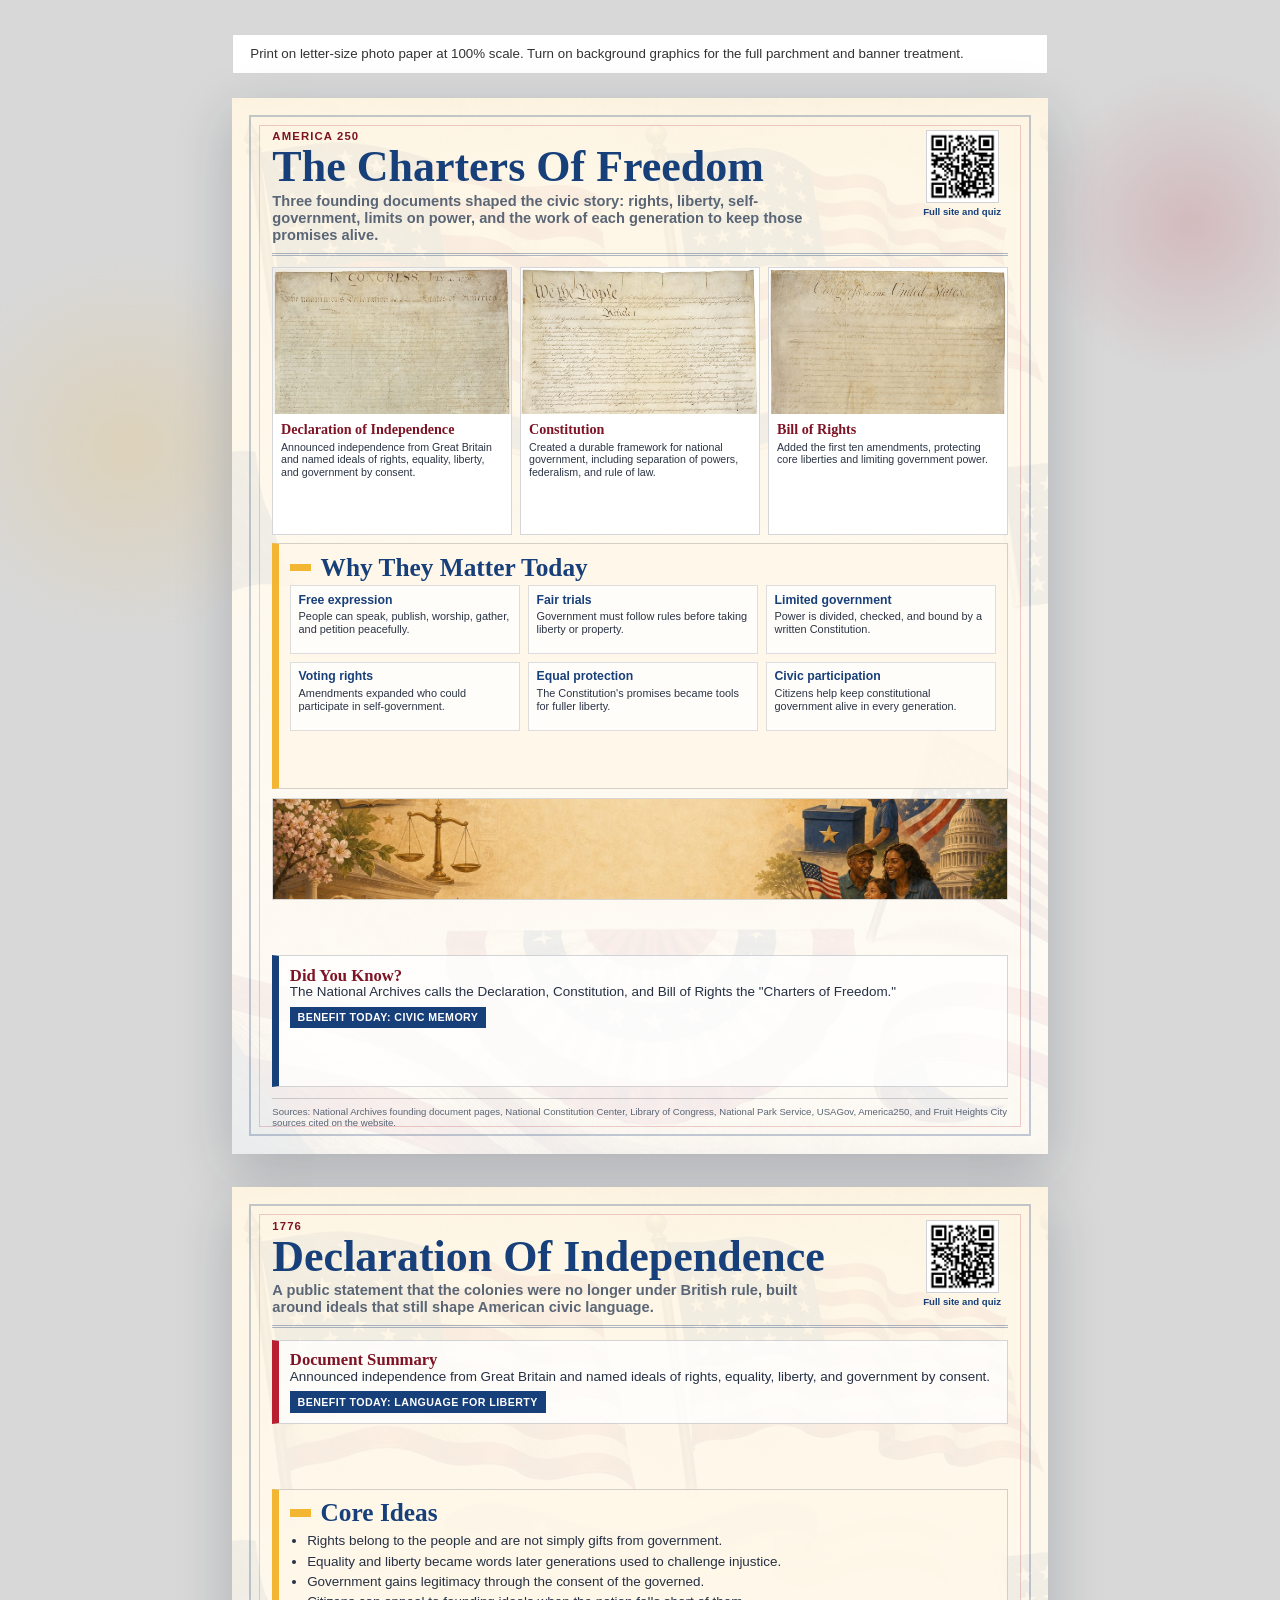
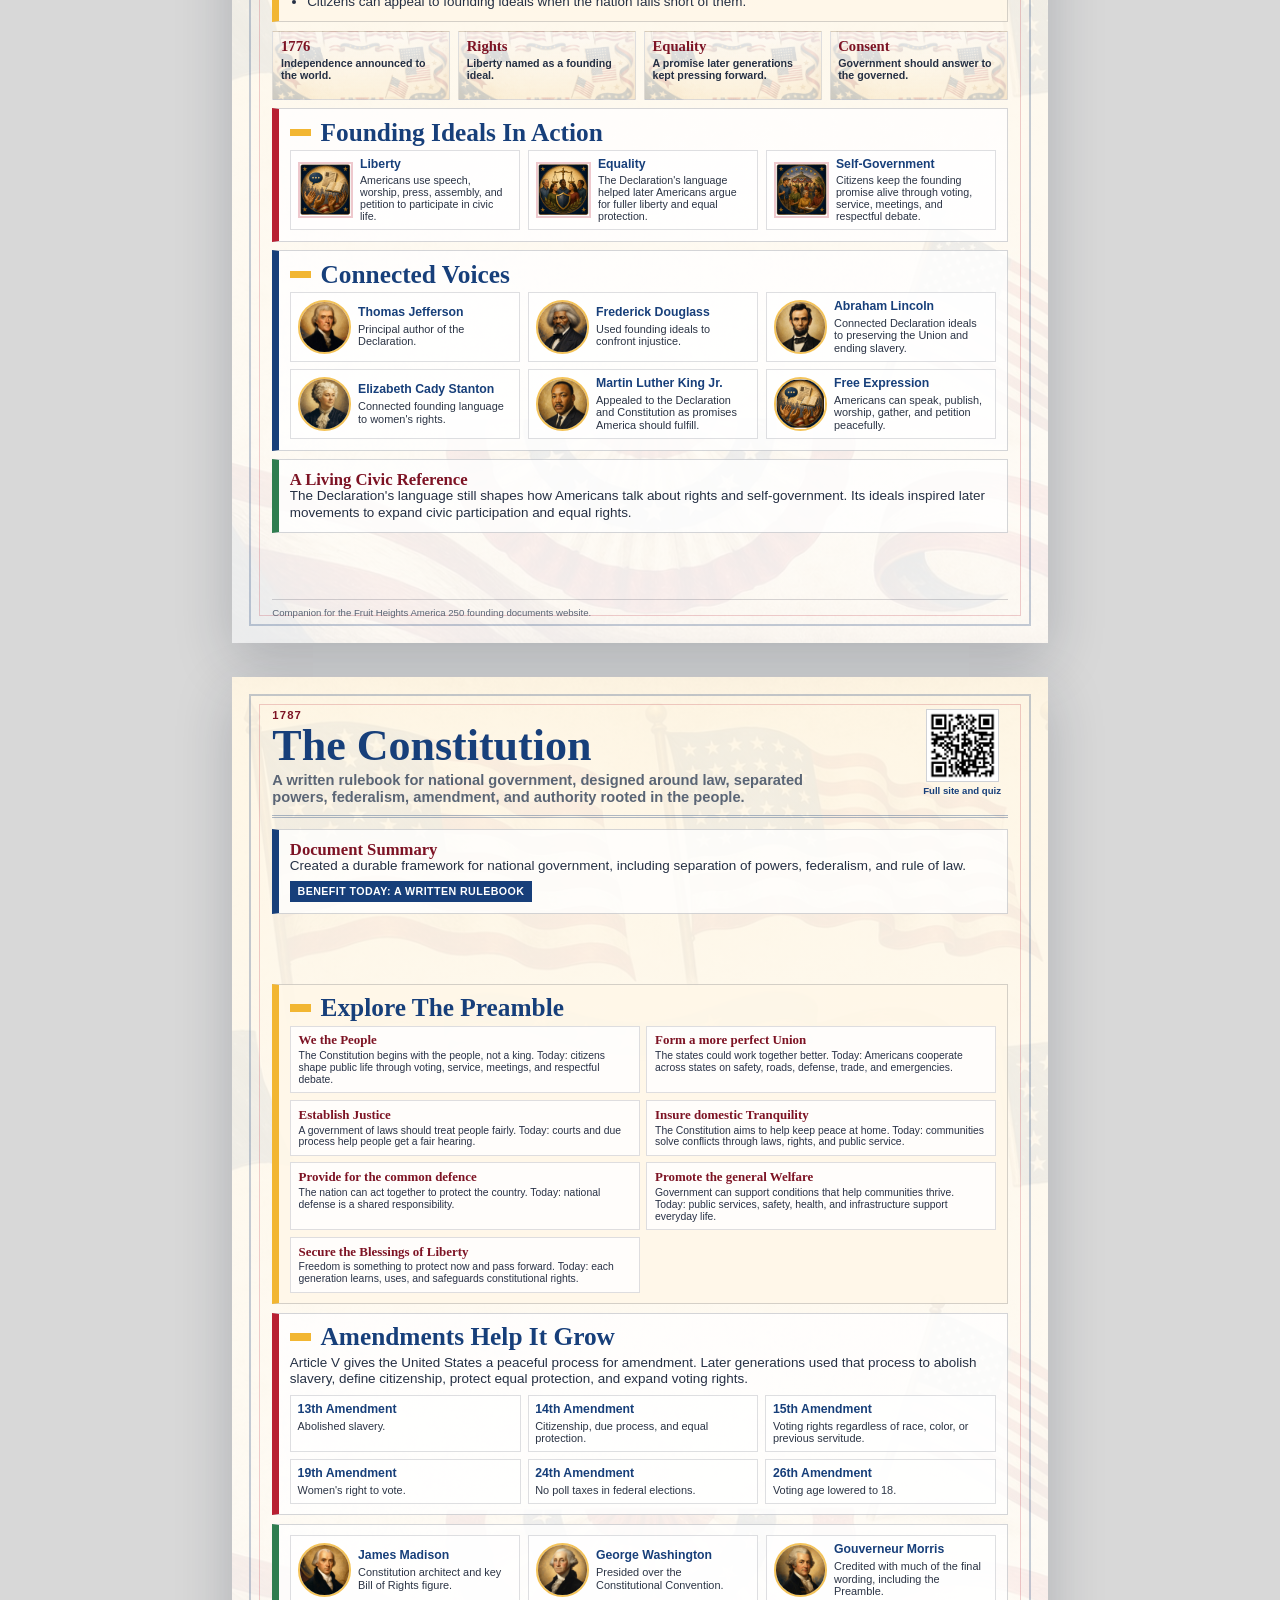
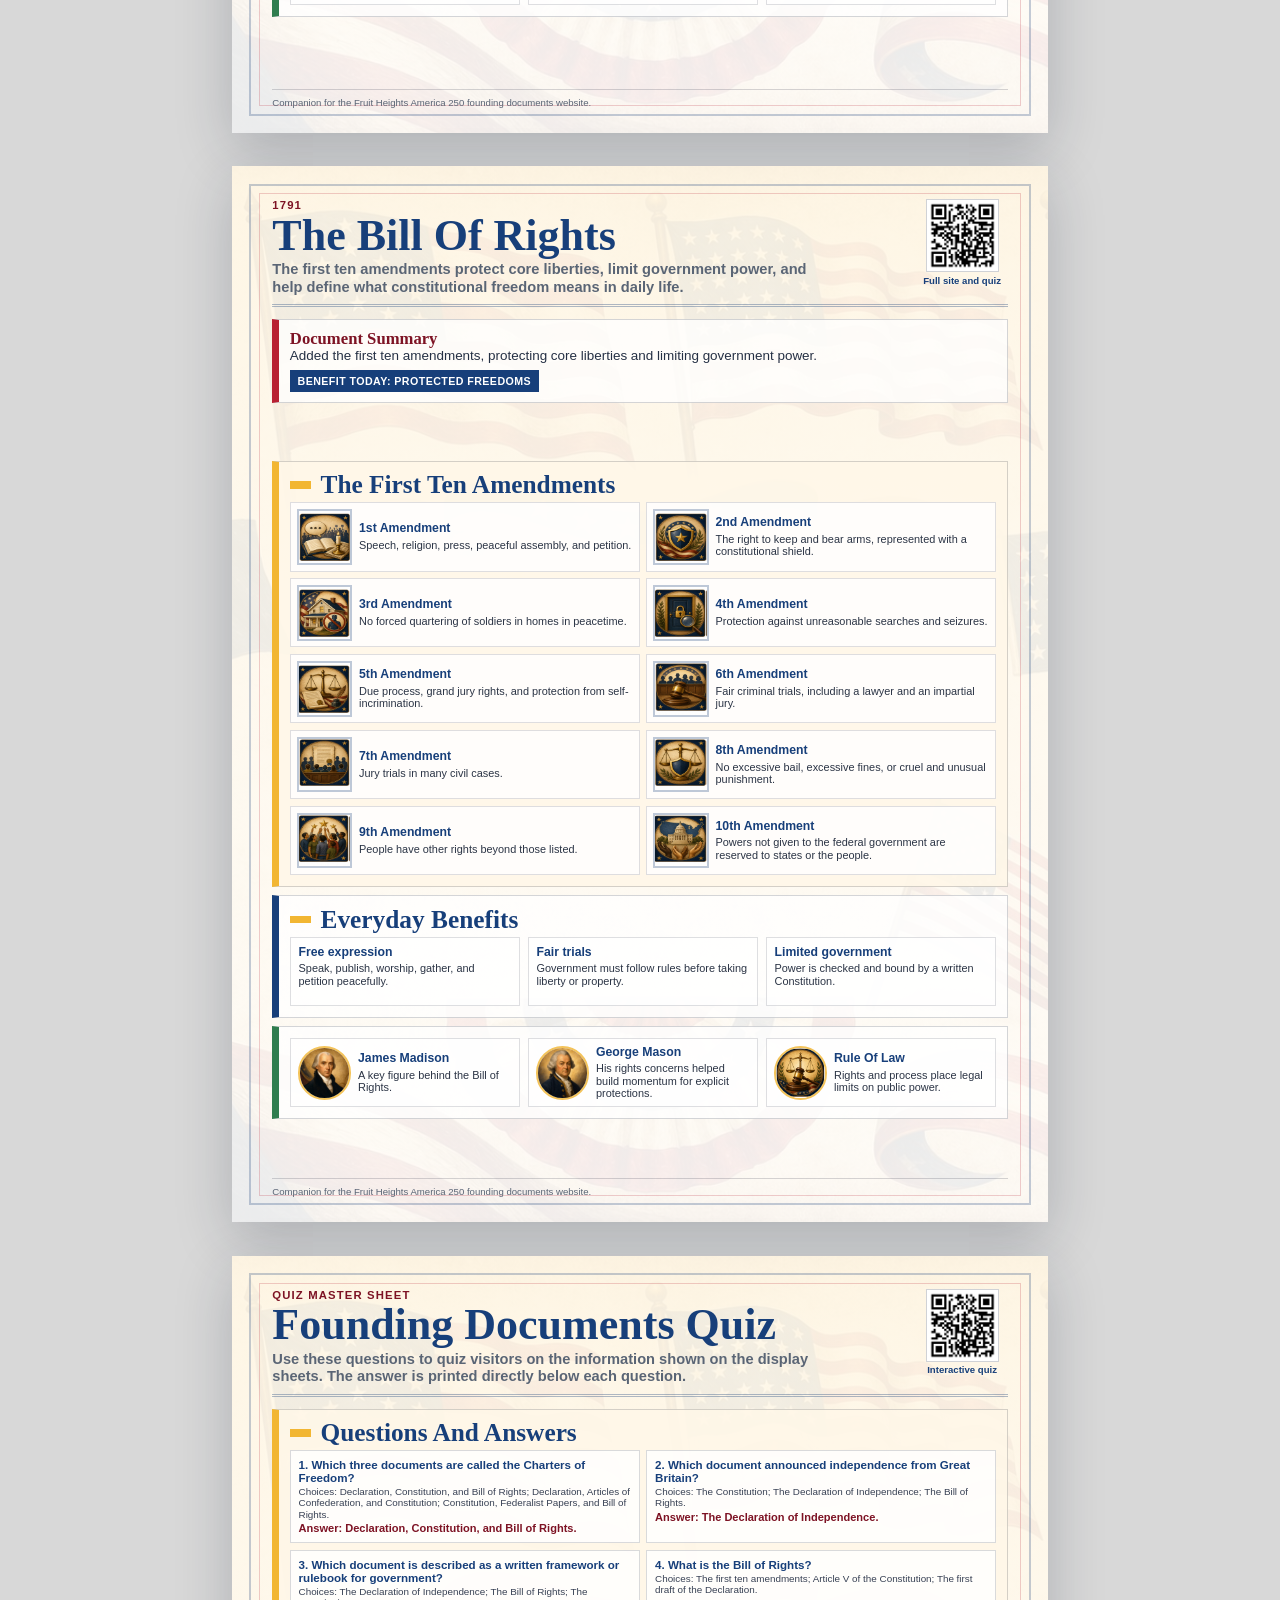
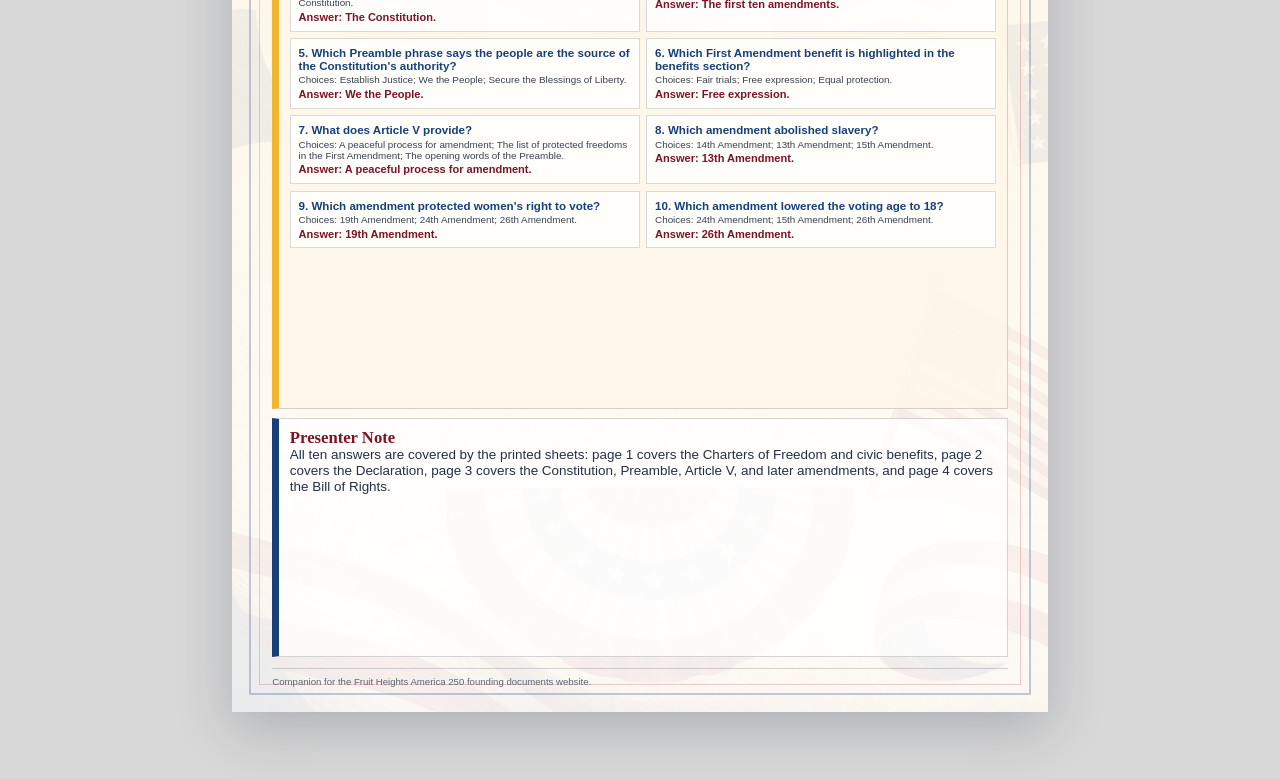
==== founding-documents-print.html @ aa0ad79c "Update quiz choices and add print sheets" ====
<!doctype html>
<html lang="en">
<head>
  <meta charset="utf-8">
  <meta name="viewport" content="width=device-width, initial-scale=1">
  <title>Founding Documents Sheets</title>
  <style>
    :root {
      --ink: #162033;
      --muted: #5a6575;
      --cream: #fff8e9;
      --paper: #f5e4bd;
      --red: #b82032;
      --red-deep: #7d1324;
      --blue: #173f7a;
      --gold: #f2b632;
      --green: #2f7d4f;
      --line: rgba(22, 32, 51, .18);
    }

    * { box-sizing: border-box; }

    html {
      background: #d8d8d8;
      color: var(--ink);
      font-family: "Segoe UI", Arial, sans-serif;
    }

    body {
      margin: 0;
      padding: .35in 0;
      background:
        radial-gradient(circle at 10% 8%, rgba(242, 182, 50, .18), transparent 2in),
        radial-gradient(circle at 93% 4%, rgba(184, 32, 50, .16), transparent 1.6in),
        #d8d8d8;
    }

    .print-note {
      width: 8.5in;
      margin: 0 auto .25in;
      padding: .12in .18in;
      border: 1px solid rgba(22, 32, 51, .18);
      background: white;
      color: #333;
      font-size: 10pt;
    }

    .sheet {
      position: relative;
      width: 8.5in;
      height: 11in;
      margin: 0 auto .35in;
      overflow: hidden;
      break-after: page;
      page-break-after: always;
      background:
        linear-gradient(180deg, rgba(255, 248, 233, .95), rgba(255, 255, 255, .92)),
        url("assets/generated/flag-motifs-generated.jpg") center bottom / cover no-repeat;
      box-shadow: 0 .18in .55in rgba(22, 32, 51, .22);
    }

    .sheet::before {
      content: "";
      position: absolute;
      inset: .18in;
      border: 2px solid rgba(23, 63, 122, .26);
      pointer-events: none;
    }

    .sheet::after {
      content: "";
      position: absolute;
      inset: .28in;
      border: 1px solid rgba(184, 32, 50, .22);
      pointer-events: none;
    }

    .content {
      position: relative;
      z-index: 1;
      display: grid;
      grid-template-rows: auto minmax(0, 1fr) auto;
      height: 100%;
      padding: .34in .42in .26in;
      gap: .12in;
    }

    .mast {
      display: grid;
      grid-template-columns: 1fr auto;
      gap: .18in;
      align-items: start;
      padding-bottom: .09in;
      border-bottom: 3px double rgba(23, 63, 122, .35);
    }

    .eyebrow {
      margin: 0 0 .04in;
      color: var(--red-deep);
      font-size: 8.5pt;
      font-weight: 900;
      letter-spacing: .1em;
      text-transform: uppercase;
    }

    h1, h2, h3, p { margin: 0; }

    h1 {
      color: var(--blue);
      font-family: Georgia, "Times New Roman", serif;
      font-size: 33pt;
      line-height: .95;
      letter-spacing: 0;
    }

    h2 {
      color: var(--blue);
      font-family: Georgia, "Times New Roman", serif;
      font-size: 19pt;
      line-height: 1;
      letter-spacing: 0;
    }

    h3 {
      color: var(--red-deep);
      font-family: Georgia, "Times New Roman", serif;
      font-size: 12.5pt;
      line-height: 1.05;
      letter-spacing: 0;
    }

    .dek {
      max-width: 5.9in;
      margin-top: .05in;
      color: var(--muted);
      font-size: 11pt;
      font-weight: 650;
      line-height: 1.17;
    }

    .mast-qr {
      display: grid;
      justify-items: center;
      gap: .04in;
      width: .95in;
      color: var(--blue);
      font-size: 7.2pt;
      font-weight: 850;
      line-height: 1.05;
      text-align: center;
    }

    .mast-qr img {
      width: .76in;
      height: .76in;
      border: 1px solid rgba(22, 32, 51, .2);
      background: white;
    }

    .main-grid {
      display: grid;
      grid-template-columns: 1fr;
      gap: .1in;
      align-items: start;
    }

    .hero-art {
      position: relative;
      overflow: hidden;
      border: 1px solid rgba(22, 32, 51, .22);
      background: #fff;
    }

    .hero-art img {
      display: block;
      width: 100%;
      height: 3.55in;
      object-fit: cover;
    }

    .hero-art.document img {
      height: 4.1in;
      object-fit: cover;
      object-position: top center;
    }

    .caption {
      padding: .08in .1in;
      background: rgba(22, 32, 51, .92);
      color: #fff;
      font-size: 8.5pt;
      font-weight: 750;
      line-height: 1.18;
    }

    .panel {
      padding: .11in;
      border: 1px solid var(--line);
      background: rgba(255, 255, 255, .78);
    }

    .panel.gold {
      border-left: .08in solid var(--gold);
      background: rgba(255, 248, 233, .88);
    }

    .panel.blue {
      border-left: .08in solid var(--blue);
    }

    .panel.red {
      border-left: .08in solid var(--red);
    }

    .panel.green {
      border-left: .08in solid var(--green);
    }

    .panel p,
    .body-copy p,
    li {
      color: #253044;
      font-size: 10.1pt;
      line-height: 1.22;
    }

    .panel p + p { margin-top: .05in; }

    .tag {
      display: inline-block;
      margin-top: .06in;
      padding: .05in .08in;
      background: var(--blue);
      color: #fff;
      font-size: 8pt;
      font-weight: 900;
      letter-spacing: .04em;
      text-transform: uppercase;
    }

    .stack {
      display: grid;
      gap: .09in;
    }

    .three-up {
      display: grid;
      grid-template-columns: repeat(3, 1fr);
      gap: .09in;
    }

    .charter-mini {
      display: grid;
      grid-template-rows: 1.52in auto;
      overflow: hidden;
      border: 1px solid rgba(22, 32, 51, .18);
      background: white;
    }

    .charter-mini img {
      width: 100%;
      height: 1.52in;
      object-fit: cover;
      object-position: top center;
    }

    .charter-mini div { padding: .08in; }

    .charter-mini h3 { font-size: 10.6pt; }

    .charter-mini p {
      margin-top: .04in;
      color: #2b3445;
      font-size: 8pt;
      line-height: 1.2;
    }

    .benefit-grid {
      display: grid;
      grid-template-columns: repeat(3, 1fr);
      gap: .08in;
    }

    .declaration-band {
      display: grid;
      grid-template-columns: repeat(4, 1fr);
      gap: .08in;
    }

    .declaration-mark {
      min-height: .72in;
      padding: .08in;
      border: 1px solid rgba(22, 32, 51, .14);
      background:
        linear-gradient(180deg, rgba(255, 255, 255, .88), rgba(255, 248, 233, .8)),
        url("assets/generated/flag-motifs-generated.jpg") center / cover no-repeat;
    }

    .declaration-mark strong {
      display: block;
      color: var(--red-deep);
      font-family: Georgia, "Times New Roman", serif;
      font-size: 11pt;
      line-height: 1;
    }

    .declaration-mark span {
      display: block;
      margin-top: .04in;
      color: #253044;
      font-size: 8pt;
      font-weight: 750;
      line-height: 1.12;
    }

    .theme-grid {
      display: grid;
      grid-template-columns: repeat(3, 1fr);
      gap: .08in;
    }

    .theme-card {
      display: grid;
      grid-template-columns: .58in 1fr;
      gap: .07in;
      align-items: center;
      min-height: .72in;
      padding: .07in;
      border: 1px solid rgba(22, 32, 51, .14);
      background: rgba(255, 255, 255, .82);
    }

    .theme-card img {
      width: .58in;
      height: .58in;
      object-fit: cover;
      border: 2px solid rgba(184, 32, 50, .24);
    }

    .theme-card strong {
      display: block;
      color: var(--blue);
      font-size: 9.2pt;
      line-height: 1.08;
    }

    .theme-card p {
      margin-top: .03in;
      color: #2b3445;
      font-size: 8pt;
      line-height: 1.14;
    }

    .benefit {
      min-height: .72in;
      padding: .08in;
      border: 1px solid rgba(22, 32, 51, .14);
      background: rgba(255, 255, 255, .78);
    }

    .benefit strong,
    .right strong,
    .figure strong,
    .amendment strong {
      display: block;
      color: var(--blue);
      font-size: 9.2pt;
      font-weight: 900;
      line-height: 1.1;
    }

    .benefit p,
    .figure p,
    .amendment p,
    .right p {
      margin-top: .035in;
      color: #2b3445;
      font-size: 8.2pt;
      line-height: 1.14;
    }

    .figure-grid {
      display: grid;
      grid-template-columns: repeat(3, 1fr);
      gap: .08in;
    }

    .figure {
      display: grid;
      grid-template-columns: .56in 1fr;
      gap: .07in;
      align-items: center;
      padding: .07in;
      border: 1px solid rgba(22, 32, 51, .14);
      background: rgba(255, 255, 255, .8);
    }

    .figure img {
      width: .56in;
      height: .56in;
      object-fit: cover;
      border-radius: 50%;
      border: 2px solid rgba(242, 182, 50, .8);
    }

    .preamble-grid {
      display: grid;
      grid-template-columns: repeat(2, 1fr);
      gap: .07in;
    }

    .phrase {
      padding: .07in .08in;
      border: 1px solid rgba(22, 32, 51, .14);
      background: rgba(255, 255, 255, .82);
    }

    .phrase strong {
      display: block;
      color: var(--red-deep);
      font-family: Georgia, "Times New Roman", serif;
      font-size: 9.7pt;
      line-height: 1.05;
    }

    .phrase p {
      margin-top: .035in;
      color: #293247;
      font-size: 7.8pt;
      line-height: 1.13;
    }

    .amendment-grid {
      display: grid;
      grid-template-columns: repeat(3, 1fr);
      gap: .07in;
    }

    .amendment {
      padding: .07in;
      border: 1px solid rgba(22, 32, 51, .14);
      background: rgba(255, 255, 255, .82);
    }

    .rights-list {
      display: grid;
      grid-template-columns: repeat(2, 1fr);
      gap: .07in;
    }

    .right {
      display: grid;
      grid-template-columns: .58in 1fr;
      gap: .07in;
      align-items: center;
      min-height: .64in;
      padding: .06in;
      border: 1px solid rgba(22, 32, 51, .14);
      background: rgba(255, 255, 255, .82);
    }

    .right img {
      width: .58in;
      height: .58in;
      object-fit: cover;
      border: 2px solid rgba(23, 63, 122, .28);
    }

    .quiz-list {
      display: grid;
      grid-template-columns: repeat(2, 1fr);
      gap: .07in;
    }

    .quiz-item {
      padding: .07in .08in;
      border: 1px solid rgba(22, 32, 51, .16);
      background: rgba(255, 255, 255, .84);
    }

    .quiz-item strong {
      display: block;
      color: var(--blue);
      font-size: 8.7pt;
      line-height: 1.12;
    }

    .quiz-item p {
      margin-top: .025in;
      color: var(--red-deep);
      font-size: 8.3pt;
      font-weight: 850;
      line-height: 1.18;
    }

    .quiz-options-print {
      margin-top: .025in;
      color: #384154;
      font-size: 7.4pt;
      line-height: 1.14;
    }

    .footer {
      display: flex;
      align-items: end;
      justify-content: space-between;
      gap: .2in;
      padding-top: .07in;
      border-top: 1px solid rgba(22, 32, 51, .18);
      color: var(--muted);
      font-size: 7.2pt;
      line-height: 1.18;
    }

    ul {
      margin: .08in 0 0;
      padding-left: .18in;
    }

    li + li { margin-top: .04in; }

    .wide-art {
      position: relative;
      height: 1.06in;
      overflow: hidden;
      border: 1px solid rgba(22, 32, 51, .16);
    }

    .wide-art img {
      width: 100%;
      height: 100%;
      object-fit: cover;
    }

    .section-title {
      display: flex;
      align-items: center;
      gap: .1in;
      margin-bottom: .05in;
    }

    .section-title::before {
      content: "";
      width: .22in;
      height: .08in;
      background: var(--gold);
    }

    @page {
      size: Letter;
      margin: 0;
    }

    @media print {
      html, body { background: white; }
      body { padding: 0; }
      .print-note { display: none; }
      .sheet {
        width: 8.5in;
        height: 11in;
        margin: 0;
        box-shadow: none;
        print-color-adjust: exact;
        -webkit-print-color-adjust: exact;
      }
    }
  </style>
</head>
<body>
  <div class="print-note">Print on letter-size photo paper at 100% scale. Turn on background graphics for the full parchment and banner treatment.</div>

  <section class="sheet">
    <div class="content">
      <header class="mast">
        <div>
          <p class="eyebrow">America 250</p>
          <h1>The Charters Of Freedom</h1>
          <p class="dek">Three founding documents shaped the civic story: rights, liberty, self-government, limits on power, and the work of each generation to keep those promises alive.</p>
        </div>
        <span class="mast-qr"><img src="FruitHeightsAmerica250-QR.png" alt="QR code">Full site and quiz</span>
      </header>

      <main class="stack">
        <div class="three-up">
          <article class="charter-mini">
            <img src="assets/generated/charters/declaration-thumb.jpg" alt="Declaration of Independence thumbnail">
            <div>
              <h3>Declaration of Independence</h3>
              <p>Announced independence from Great Britain and named ideals of rights, equality, liberty, and government by consent.</p>
            </div>
          </article>
          <article class="charter-mini">
            <img src="assets/generated/charters/constitution-thumb.jpg" alt="Constitution thumbnail">
            <div>
              <h3>Constitution</h3>
              <p>Created a durable framework for national government, including separation of powers, federalism, and rule of law.</p>
            </div>
          </article>
          <article class="charter-mini">
            <img src="assets/generated/charters/bill-of-rights-thumb.jpg" alt="Bill of Rights thumbnail">
            <div>
              <h3>Bill of Rights</h3>
              <p>Added the first ten amendments, protecting core liberties and limiting government power.</p>
            </div>
          </article>
        </div>

        <section class="panel gold">
          <div class="section-title"><h2>Why They Matter Today</h2></div>
          <div class="benefit-grid">
            <div class="benefit"><strong>Free expression</strong><p>People can speak, publish, worship, gather, and petition peacefully.</p></div>
            <div class="benefit"><strong>Fair trials</strong><p>Government must follow rules before taking liberty or property.</p></div>
            <div class="benefit"><strong>Limited government</strong><p>Power is divided, checked, and bound by a written Constitution.</p></div>
            <div class="benefit"><strong>Voting rights</strong><p>Amendments expanded who could participate in self-government.</p></div>
            <div class="benefit"><strong>Equal protection</strong><p>The Constitution's promises became tools for fuller liberty.</p></div>
            <div class="benefit"><strong>Civic participation</strong><p>Citizens help keep constitutional government alive in every generation.</p></div>
          </div>
        </section>

        <div class="wide-art">
          <img src="assets/generated/why-matter-background.jpg" alt="Generated civic illustration">
        </div>

        <section class="panel blue">
          <h3>Did You Know?</h3>
          <p>The National Archives calls the Declaration, Constitution, and Bill of Rights the "Charters of Freedom."</p>
          <span class="tag">Benefit today: civic memory</span>
        </section>
      </main>

      <footer class="footer">
        <span>Sources: National Archives founding document pages, National Constitution Center, Library of Congress, National Park Service, USAGov, America250, and Fruit Heights City sources cited on the website.</span>
      </footer>
    </div>
  </section>

  <section class="sheet">
    <div class="content">
      <header class="mast">
        <div>
          <p class="eyebrow">1776</p>
          <h1>Declaration Of Independence</h1>
          <p class="dek">A public statement that the colonies were no longer under British rule, built around ideals that still shape American civic language.</p>
        </div>
        <span class="mast-qr"><img src="FruitHeightsAmerica250-QR.png" alt="QR code">Full site and quiz</span>
      </header>

      <main class="main-grid">
        <aside class="stack">
          <section class="panel red">
            <h3>Document Summary</h3>
            <p>Announced independence from Great Britain and named ideals of rights, equality, liberty, and government by consent.</p>
            <span class="tag">Benefit today: language for liberty</span>
          </section>
        </aside>

        <section class="stack">
          <section class="panel gold">
            <div class="section-title"><h2>Core Ideas</h2></div>
            <ul>
              <li>Rights belong to the people and are not simply gifts from government.</li>
              <li>Equality and liberty became words later generations used to challenge injustice.</li>
              <li>Government gains legitimacy through the consent of the governed.</li>
              <li>Citizens can appeal to founding ideals when the nation falls short of them.</li>
            </ul>
          </section>

          <section class="declaration-band">
            <div class="declaration-mark"><strong>1776</strong><span>Independence announced to the world.</span></div>
            <div class="declaration-mark"><strong>Rights</strong><span>Liberty named as a founding ideal.</span></div>
            <div class="declaration-mark"><strong>Equality</strong><span>A promise later generations kept pressing forward.</span></div>
            <div class="declaration-mark"><strong>Consent</strong><span>Government should answer to the governed.</span></div>
          </section>

          <section class="panel red">
            <div class="section-title"><h2>Founding Ideals In Action</h2></div>
            <div class="theme-grid">
              <article class="theme-card"><img src="assets/generated/benefits/free-expression.jpg" alt="Free expression illustration"><div><strong>Liberty</strong><p>Americans use speech, worship, press, assembly, and petition to participate in civic life.</p></div></article>
              <article class="theme-card"><img src="assets/generated/benefits/equal-protection.jpg" alt="Equal protection illustration"><div><strong>Equality</strong><p>The Declaration's language helped later Americans argue for fuller liberty and equal protection.</p></div></article>
              <article class="theme-card"><img src="assets/generated/benefits/civic-participation.jpg" alt="Civic participation illustration"><div><strong>Self-Government</strong><p>Citizens keep the founding promise alive through voting, service, meetings, and respectful debate.</p></div></article>
            </div>
          </section>

          <section class="panel blue">
            <div class="section-title"><h2>Connected Voices</h2></div>
            <div class="figure-grid">
              <article class="figure"><img src="assets/generated/heroes/thomas-jefferson.jpg" alt="Thomas Jefferson"><div><strong>Thomas Jefferson</strong><p>Principal author of the Declaration.</p></div></article>
              <article class="figure"><img src="assets/generated/heroes/frederick-douglass.jpg" alt="Frederick Douglass"><div><strong>Frederick Douglass</strong><p>Used founding ideals to confront injustice.</p></div></article>
              <article class="figure"><img src="assets/generated/heroes/abraham-lincoln.jpg" alt="Abraham Lincoln"><div><strong>Abraham Lincoln</strong><p>Connected Declaration ideals to preserving the Union and ending slavery.</p></div></article>
              <article class="figure"><img src="assets/generated/heroes/elizabeth-cady-stanton.jpg" alt="Elizabeth Cady Stanton"><div><strong>Elizabeth Cady Stanton</strong><p>Connected founding language to women's rights.</p></div></article>
              <article class="figure"><img src="assets/generated/heroes/martin-luther-king-jr.jpg" alt="Martin Luther King Jr."><div><strong>Martin Luther King Jr.</strong><p>Appealed to the Declaration and Constitution as promises America should fulfill.</p></div></article>
              <article class="figure"><img src="assets/generated/benefits/free-expression.jpg" alt="Free expression illustration"><div><strong>Free Expression</strong><p>Americans can speak, publish, worship, gather, and petition peacefully.</p></div></article>
            </div>
          </section>

          <section class="panel green">
            <h3>A Living Civic Reference</h3>
            <p>The Declaration's language still shapes how Americans talk about rights and self-government. Its ideals inspired later movements to expand civic participation and equal rights.</p>
          </section>
        </section>
      </main>

      <footer class="footer">
        <span>Companion for the Fruit Heights America 250 founding documents website.</span>
      </footer>
    </div>
  </section>

  <section class="sheet">
    <div class="content">
      <header class="mast">
        <div>
          <p class="eyebrow">1787</p>
          <h1>The Constitution</h1>
          <p class="dek">A written rulebook for national government, designed around law, separated powers, federalism, amendment, and authority rooted in the people.</p>
        </div>
        <span class="mast-qr"><img src="FruitHeightsAmerica250-QR.png" alt="QR code">Full site and quiz</span>
      </header>

      <main class="main-grid">
        <aside class="stack">
          <section class="panel blue">
            <h3>Document Summary</h3>
            <p>Created a durable framework for national government, including separation of powers, federalism, and rule of law.</p>
            <span class="tag">Benefit today: a written rulebook</span>
          </section>
        </aside>

        <section class="stack">
          <section class="panel gold">
            <div class="section-title"><h2>Explore The Preamble</h2></div>
            <div class="preamble-grid">
              <div class="phrase"><strong>We the People</strong><p>The Constitution begins with the people, not a king. Today: citizens shape public life through voting, service, meetings, and respectful debate.</p></div>
              <div class="phrase"><strong>Form a more perfect Union</strong><p>The states could work together better. Today: Americans cooperate across states on safety, roads, defense, trade, and emergencies.</p></div>
              <div class="phrase"><strong>Establish Justice</strong><p>A government of laws should treat people fairly. Today: courts and due process help people get a fair hearing.</p></div>
              <div class="phrase"><strong>Insure domestic Tranquility</strong><p>The Constitution aims to help keep peace at home. Today: communities solve conflicts through laws, rights, and public service.</p></div>
              <div class="phrase"><strong>Provide for the common defence</strong><p>The nation can act together to protect the country. Today: national defense is a shared responsibility.</p></div>
              <div class="phrase"><strong>Promote the general Welfare</strong><p>Government can support conditions that help communities thrive. Today: public services, safety, health, and infrastructure support everyday life.</p></div>
              <div class="phrase"><strong>Secure the Blessings of Liberty</strong><p>Freedom is something to protect now and pass forward. Today: each generation learns, uses, and safeguards constitutional rights.</p></div>
            </div>
          </section>

          <section class="panel red">
            <div class="section-title"><h2>Amendments Help It Grow</h2></div>
            <p>Article V gives the United States a peaceful process for amendment. Later generations used that process to abolish slavery, define citizenship, protect equal protection, and expand voting rights.</p>
            <div class="amendment-grid" style="margin-top:.08in">
              <div class="amendment"><strong>13th Amendment</strong><p>Abolished slavery.</p></div>
              <div class="amendment"><strong>14th Amendment</strong><p>Citizenship, due process, and equal protection.</p></div>
              <div class="amendment"><strong>15th Amendment</strong><p>Voting rights regardless of race, color, or previous servitude.</p></div>
              <div class="amendment"><strong>19th Amendment</strong><p>Women's right to vote.</p></div>
              <div class="amendment"><strong>24th Amendment</strong><p>No poll taxes in federal elections.</p></div>
              <div class="amendment"><strong>26th Amendment</strong><p>Voting age lowered to 18.</p></div>
            </div>
          </section>

          <section class="panel green">
            <div class="figure-grid">
              <article class="figure"><img src="assets/generated/heroes/james-madison.jpg" alt="James Madison"><div><strong>James Madison</strong><p>Constitution architect and key Bill of Rights figure.</p></div></article>
              <article class="figure"><img src="assets/generated/heroes/george-washington.jpg" alt="George Washington"><div><strong>George Washington</strong><p>Presided over the Constitutional Convention.</p></div></article>
              <article class="figure"><img src="assets/generated/heroes/gouverneur-morris.jpg" alt="Gouverneur Morris"><div><strong>Gouverneur Morris</strong><p>Credited with much of the final wording, including the Preamble.</p></div></article>
            </div>
          </section>
        </section>
      </main>

      <footer class="footer">
        <span>Companion for the Fruit Heights America 250 founding documents website.</span>
      </footer>
    </div>
  </section>

  <section class="sheet">
    <div class="content">
      <header class="mast">
        <div>
          <p class="eyebrow">1791</p>
          <h1>The Bill Of Rights</h1>
          <p class="dek">The first ten amendments protect core liberties, limit government power, and help define what constitutional freedom means in daily life.</p>
        </div>
        <span class="mast-qr"><img src="FruitHeightsAmerica250-QR.png" alt="QR code">Full site and quiz</span>
      </header>

      <main class="main-grid">
        <aside class="stack">
          <section class="panel red">
            <h3>Document Summary</h3>
            <p>Added the first ten amendments, protecting core liberties and limiting government power.</p>
            <span class="tag">Benefit today: protected freedoms</span>
          </section>
        </aside>

        <section class="stack">
          <section class="panel gold">
            <div class="section-title"><h2>The First Ten Amendments</h2></div>
            <div class="rights-list">
              <article class="right"><img src="assets/generated/rights/right-01.jpg" alt="First Amendment illustration"><div><strong>1st Amendment</strong><p>Speech, religion, press, peaceful assembly, and petition.</p></div></article>
              <article class="right"><img src="assets/generated/rights/right-02.jpg" alt="Second Amendment illustration"><div><strong>2nd Amendment</strong><p>The right to keep and bear arms, represented with a constitutional shield.</p></div></article>
              <article class="right"><img src="assets/generated/rights/right-03.jpg" alt="Third Amendment illustration"><div><strong>3rd Amendment</strong><p>No forced quartering of soldiers in homes in peacetime.</p></div></article>
              <article class="right"><img src="assets/generated/rights/right-04.jpg" alt="Fourth Amendment illustration"><div><strong>4th Amendment</strong><p>Protection against unreasonable searches and seizures.</p></div></article>
              <article class="right"><img src="assets/generated/rights/right-05.jpg" alt="Fifth Amendment illustration"><div><strong>5th Amendment</strong><p>Due process, grand jury rights, and protection from self-incrimination.</p></div></article>
              <article class="right"><img src="assets/generated/rights/right-06.jpg" alt="Sixth Amendment illustration"><div><strong>6th Amendment</strong><p>Fair criminal trials, including a lawyer and an impartial jury.</p></div></article>
              <article class="right"><img src="assets/generated/rights/right-07.jpg" alt="Seventh Amendment illustration"><div><strong>7th Amendment</strong><p>Jury trials in many civil cases.</p></div></article>
              <article class="right"><img src="assets/generated/rights/right-08.jpg" alt="Eighth Amendment illustration"><div><strong>8th Amendment</strong><p>No excessive bail, excessive fines, or cruel and unusual punishment.</p></div></article>
              <article class="right"><img src="assets/generated/rights/right-09.jpg" alt="Ninth Amendment illustration"><div><strong>9th Amendment</strong><p>People have other rights beyond those listed.</p></div></article>
              <article class="right"><img src="assets/generated/rights/right-10.jpg" alt="Tenth Amendment illustration"><div><strong>10th Amendment</strong><p>Powers not given to the federal government are reserved to states or the people.</p></div></article>
            </div>
          </section>

          <section class="panel blue">
            <div class="section-title"><h2>Everyday Benefits</h2></div>
            <div class="benefit-grid">
              <div class="benefit"><strong>Free expression</strong><p>Speak, publish, worship, gather, and petition peacefully.</p></div>
              <div class="benefit"><strong>Fair trials</strong><p>Government must follow rules before taking liberty or property.</p></div>
              <div class="benefit"><strong>Limited government</strong><p>Power is checked and bound by a written Constitution.</p></div>
            </div>
          </section>

          <section class="panel green">
            <div class="figure-grid">
              <article class="figure"><img src="assets/generated/heroes/james-madison.jpg" alt="James Madison"><div><strong>James Madison</strong><p>A key figure behind the Bill of Rights.</p></div></article>
              <article class="figure"><img src="assets/generated/heroes/george-mason.jpg" alt="George Mason"><div><strong>George Mason</strong><p>His rights concerns helped build momentum for explicit protections.</p></div></article>
              <article class="figure"><img src="assets/generated/benefits/fair-trials.jpg" alt="Fair trials illustration"><div><strong>Rule Of Law</strong><p>Rights and process place legal limits on public power.</p></div></article>
            </div>
          </section>
        </section>
      </main>

      <footer class="footer">
        <span>Companion for the Fruit Heights America 250 founding documents website.</span>
      </footer>
    </div>
  </section>

  <section class="sheet">
    <div class="content">
      <header class="mast">
        <div>
          <p class="eyebrow">Quiz Master Sheet</p>
          <h1>Founding Documents Quiz</h1>
          <p class="dek">Use these questions to quiz visitors on the information shown on the display sheets. The answer is printed directly below each question.</p>
        </div>
        <span class="mast-qr"><img src="FruitHeightsAmerica250-QR.png" alt="QR code">Interactive quiz</span>
      </header>

      <main class="stack">
        <section class="panel gold">
          <div class="section-title"><h2>Questions And Answers</h2></div>
          <div class="quiz-list">
            <article class="quiz-item">
              <strong>1. Which three documents are called the Charters of Freedom?</strong>
              <div class="quiz-options-print">Choices: Declaration, Constitution, and Bill of Rights; Declaration, Articles of Confederation, and Constitution; Constitution, Federalist Papers, and Bill of Rights.</div>
              <p>Answer: Declaration, Constitution, and Bill of Rights.</p>
            </article>
            <article class="quiz-item">
              <strong>2. Which document announced independence from Great Britain?</strong>
              <div class="quiz-options-print">Choices: The Constitution; The Declaration of Independence; The Bill of Rights.</div>
              <p>Answer: The Declaration of Independence.</p>
            </article>
            <article class="quiz-item">
              <strong>3. Which document is described as a written framework or rulebook for government?</strong>
              <div class="quiz-options-print">Choices: The Declaration of Independence; The Bill of Rights; The Constitution.</div>
              <p>Answer: The Constitution.</p>
            </article>
            <article class="quiz-item">
              <strong>4. What is the Bill of Rights?</strong>
              <div class="quiz-options-print">Choices: The first ten amendments; Article V of the Constitution; The first draft of the Declaration.</div>
              <p>Answer: The first ten amendments.</p>
            </article>
            <article class="quiz-item">
              <strong>5. Which Preamble phrase says the people are the source of the Constitution's authority?</strong>
              <div class="quiz-options-print">Choices: Establish Justice; We the People; Secure the Blessings of Liberty.</div>
              <p>Answer: We the People.</p>
            </article>
            <article class="quiz-item">
              <strong>6. Which First Amendment benefit is highlighted in the benefits section?</strong>
              <div class="quiz-options-print">Choices: Fair trials; Free expression; Equal protection.</div>
              <p>Answer: Free expression.</p>
            </article>
            <article class="quiz-item">
              <strong>7. What does Article V provide?</strong>
              <div class="quiz-options-print">Choices: A peaceful process for amendment; The list of protected freedoms in the First Amendment; The opening words of the Preamble.</div>
              <p>Answer: A peaceful process for amendment.</p>
            </article>
            <article class="quiz-item">
              <strong>8. Which amendment abolished slavery?</strong>
              <div class="quiz-options-print">Choices: 14th Amendment; 13th Amendment; 15th Amendment.</div>
              <p>Answer: 13th Amendment.</p>
            </article>
            <article class="quiz-item">
              <strong>9. Which amendment protected women's right to vote?</strong>
              <div class="quiz-options-print">Choices: 19th Amendment; 24th Amendment; 26th Amendment.</div>
              <p>Answer: 19th Amendment.</p>
            </article>
            <article class="quiz-item">
              <strong>10. Which amendment lowered the voting age to 18?</strong>
              <div class="quiz-options-print">Choices: 24th Amendment; 15th Amendment; 26th Amendment.</div>
              <p>Answer: 26th Amendment.</p>
            </article>
          </div>
        </section>

        <section class="panel blue">
          <h3>Presenter Note</h3>
          <p>All ten answers are covered by the printed sheets: page 1 covers the Charters of Freedom and civic benefits, page 2 covers the Declaration, page 3 covers the Constitution, Preamble, Article V, and later amendments, and page 4 covers the Bill of Rights.</p>
        </section>
      </main>

      <footer class="footer">
        <span>Companion for the Fruit Heights America 250 founding documents website.</span>
      </footer>
    </div>
  </section>
</body>
</html>
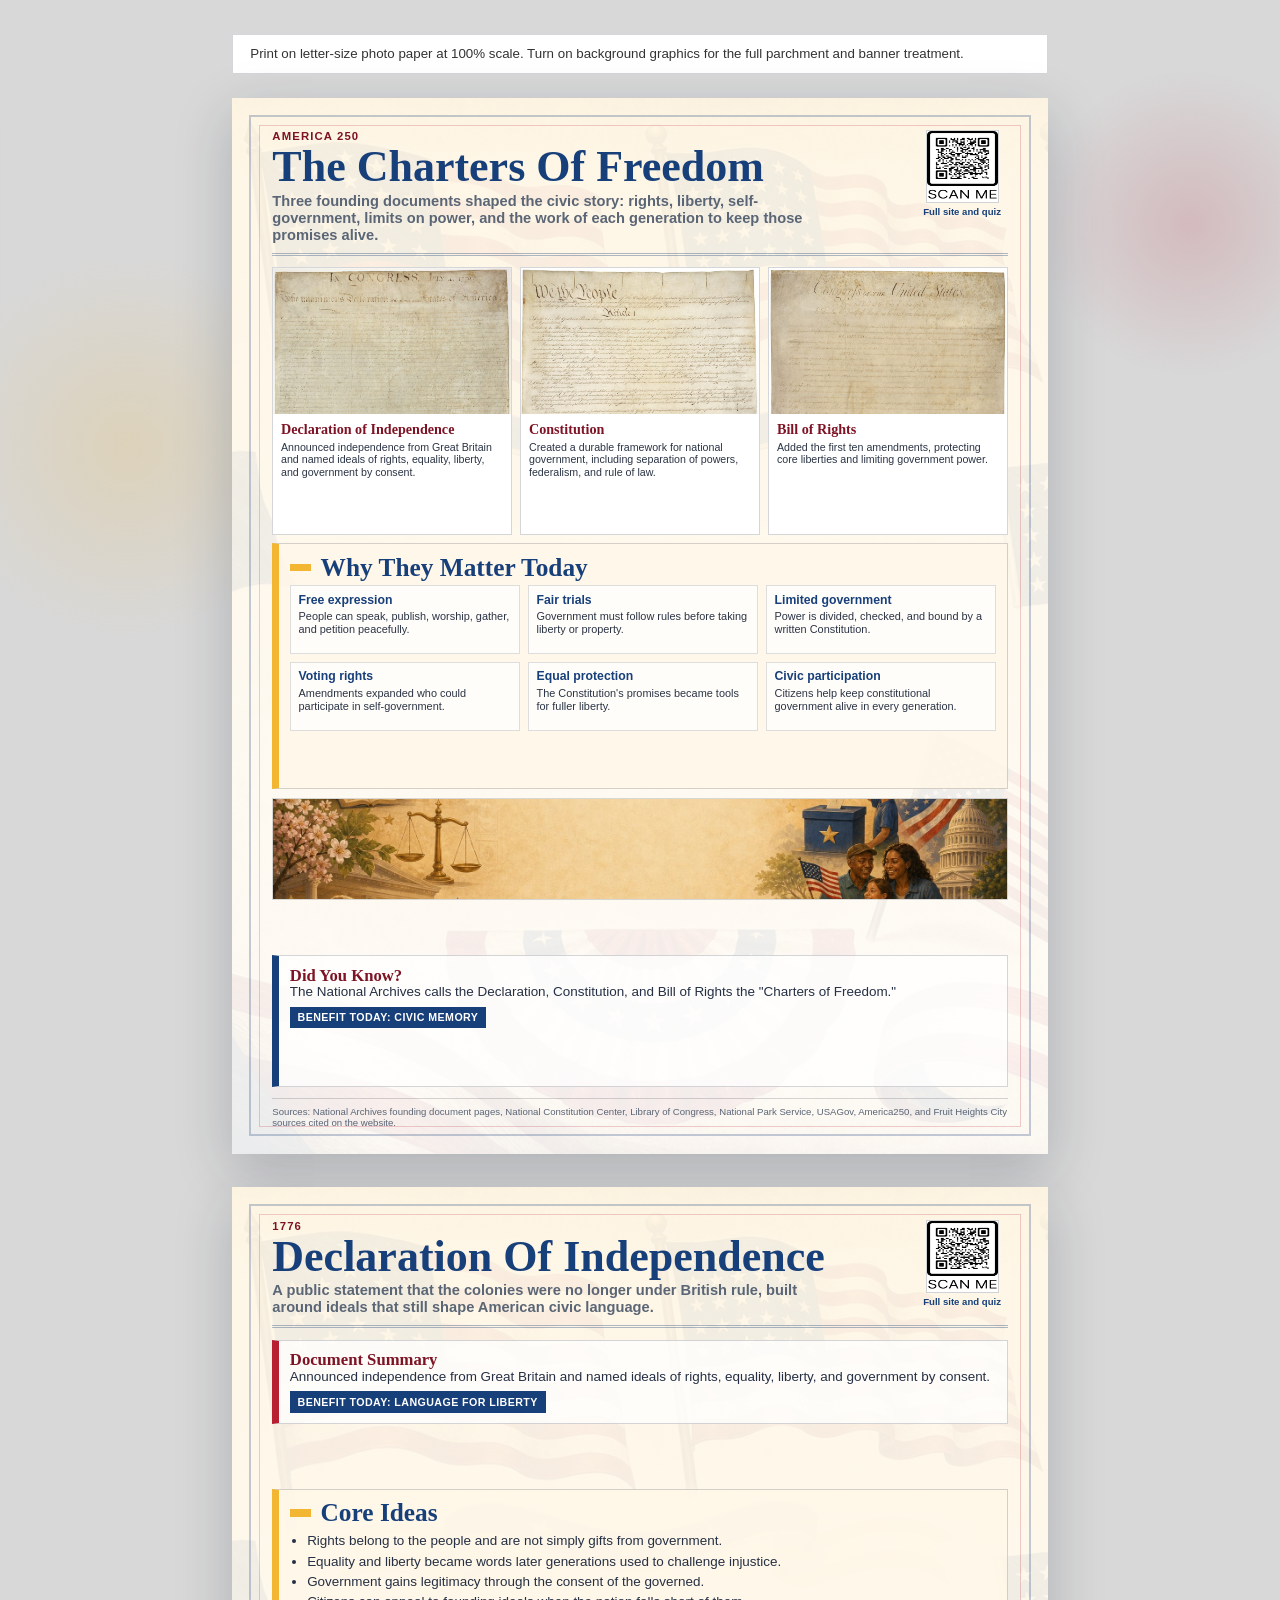
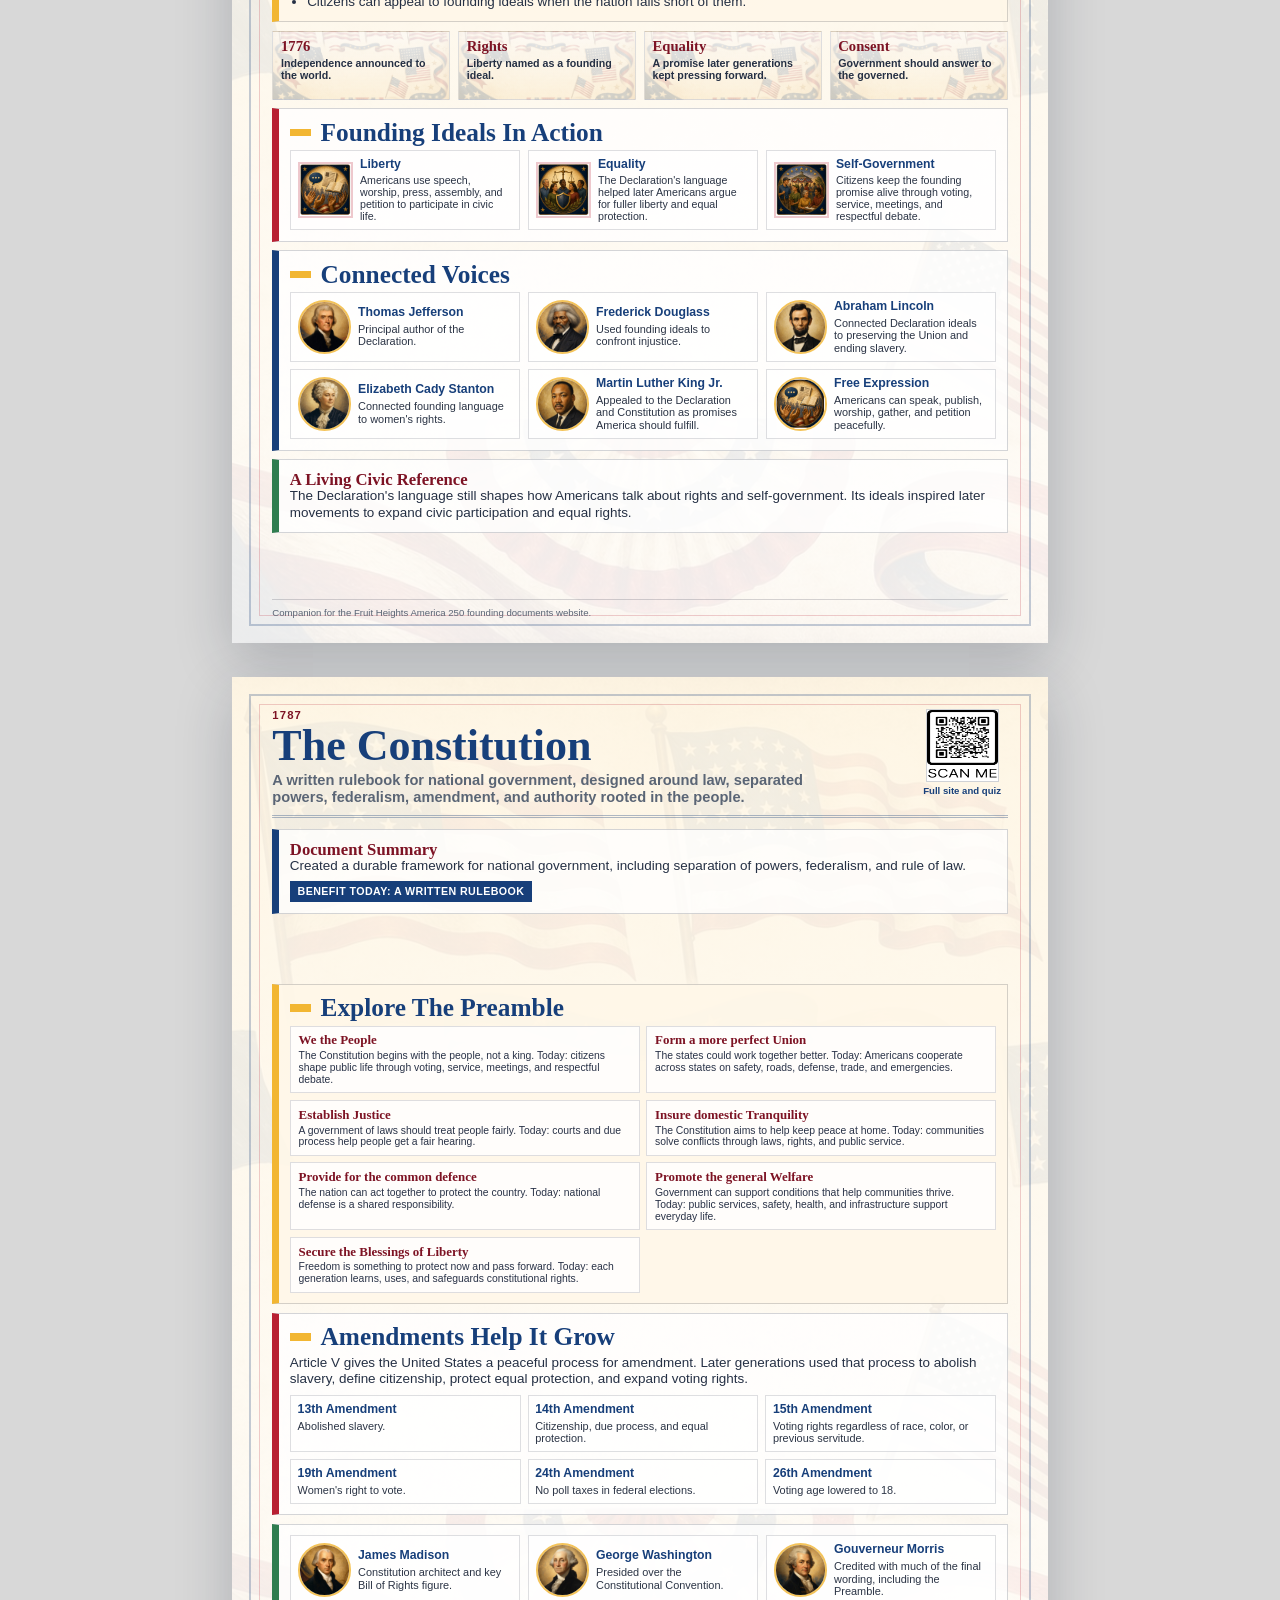
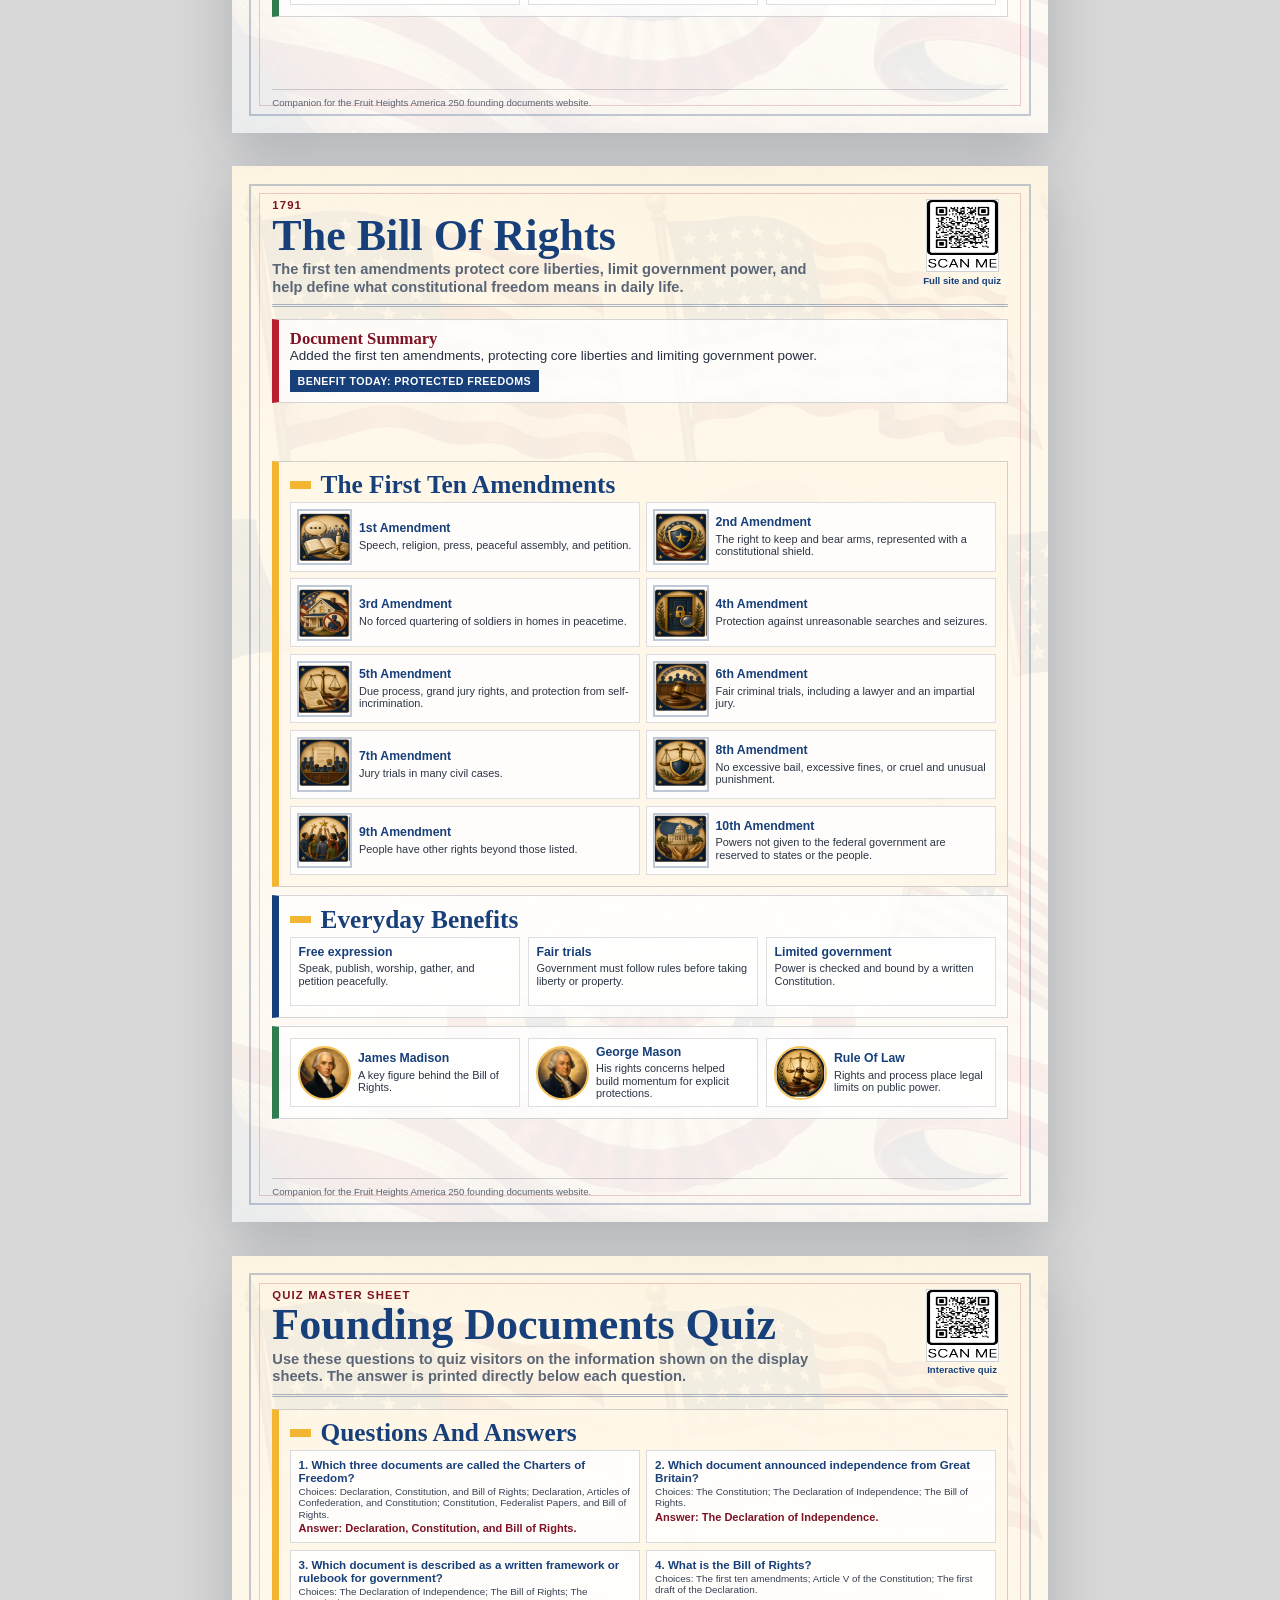
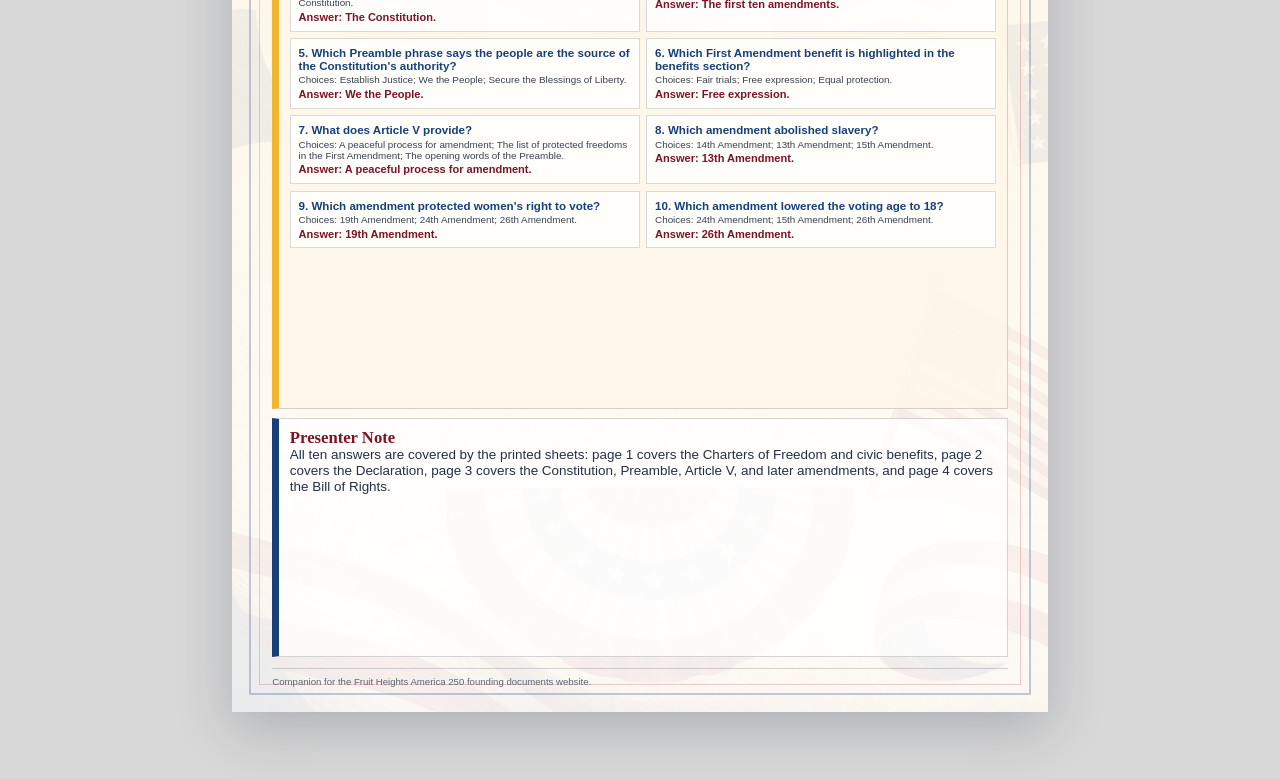
==== commit 9c198a92: "Update print page QR code" ====
--- a/founding-documents-print.html
+++ b/founding-documents-print.html
@@ -577,7 +577,7 @@
           <h1>The Charters Of Freedom</h1>
           <p class="dek">Three founding documents shaped the civic story: rights, liberty, self-government, limits on power, and the work of each generation to keep those promises alive.</p>
         </div>
-        <span class="mast-qr"><img src="FruitHeightsAmerica250-QR.png" alt="QR code">Full site and quiz</span>
+        <span class="mast-qr"><img src="America250_QR_Code.png" alt="QR code">Full site and quiz</span>
       </header>
 
       <main class="stack">
@@ -642,7 +642,7 @@
           <h1>Declaration Of Independence</h1>
           <p class="dek">A public statement that the colonies were no longer under British rule, built around ideals that still shape American civic language.</p>
         </div>
-        <span class="mast-qr"><img src="FruitHeightsAmerica250-QR.png" alt="QR code">Full site and quiz</span>
+        <span class="mast-qr"><img src="America250_QR_Code.png" alt="QR code">Full site and quiz</span>
       </header>
 
       <main class="main-grid">
@@ -714,7 +714,7 @@
           <h1>The Constitution</h1>
           <p class="dek">A written rulebook for national government, designed around law, separated powers, federalism, amendment, and authority rooted in the people.</p>
         </div>
-        <span class="mast-qr"><img src="FruitHeightsAmerica250-QR.png" alt="QR code">Full site and quiz</span>
+        <span class="mast-qr"><img src="America250_QR_Code.png" alt="QR code">Full site and quiz</span>
       </header>
 
       <main class="main-grid">
@@ -777,7 +777,7 @@
           <h1>The Bill Of Rights</h1>
           <p class="dek">The first ten amendments protect core liberties, limit government power, and help define what constitutional freedom means in daily life.</p>
         </div>
-        <span class="mast-qr"><img src="FruitHeightsAmerica250-QR.png" alt="QR code">Full site and quiz</span>
+        <span class="mast-qr"><img src="America250_QR_Code.png" alt="QR code">Full site and quiz</span>
       </header>
 
       <main class="main-grid">
@@ -839,7 +839,7 @@
           <h1>Founding Documents Quiz</h1>
           <p class="dek">Use these questions to quiz visitors on the information shown on the display sheets. The answer is printed directly below each question.</p>
         </div>
-        <span class="mast-qr"><img src="FruitHeightsAmerica250-QR.png" alt="QR code">Interactive quiz</span>
+        <span class="mast-qr"><img src="America250_QR_Code.png" alt="QR code">Interactive quiz</span>
       </header>
 
       <main class="stack">
